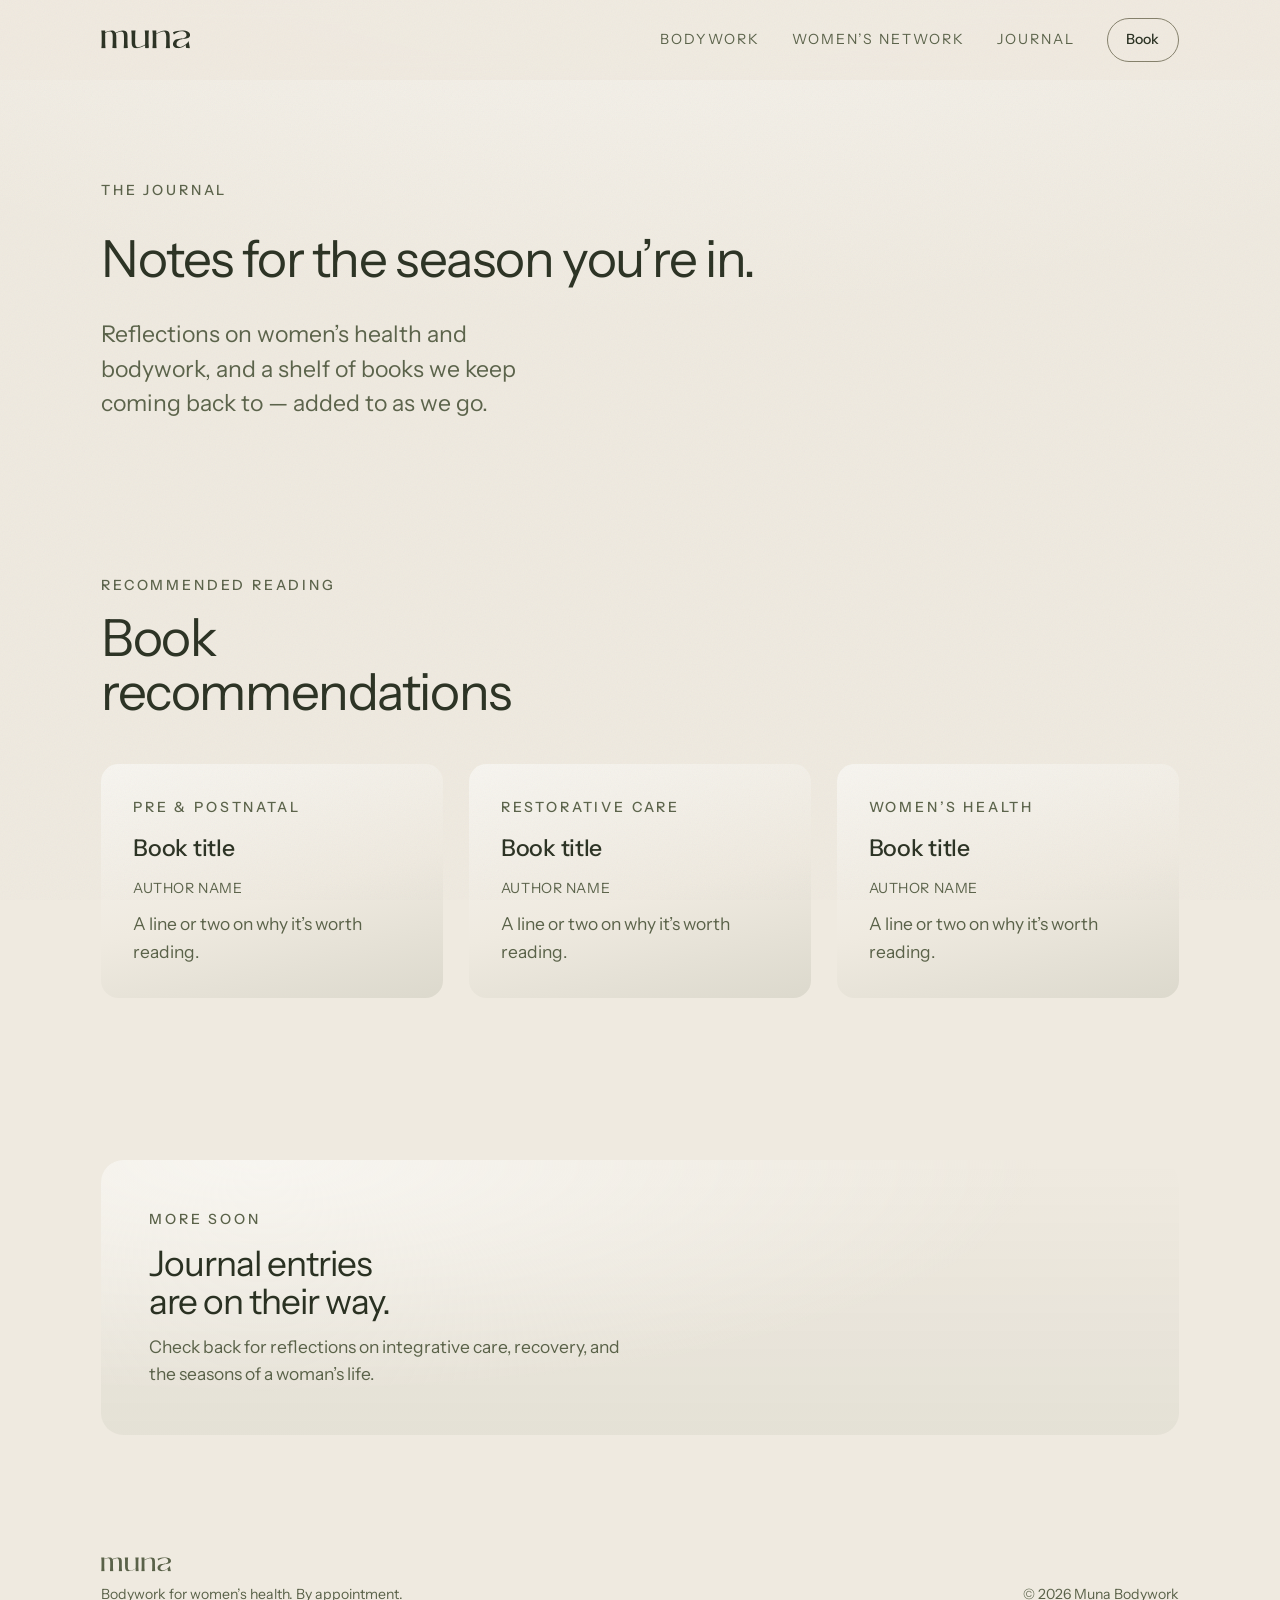
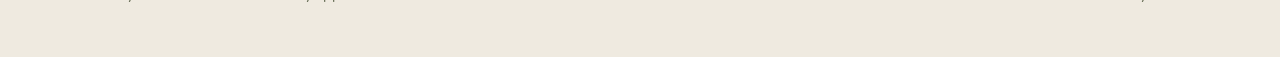
==== journal.html @ 372b8ff2 "Add files via upload" ====
<!doctype html>
<html lang="en">
<head>
<meta charset="utf-8">
<meta name="viewport" content="width=device-width, initial-scale=1">
<title>Journal — Muna Bodywork</title>
<link rel="preconnect" href="https://fonts.gstatic.com" crossorigin>
<link rel="stylesheet" href="https://fonts.googleapis.com/css2?family=Instrument+Sans:ital,wght@0,400..700;1,400..700&display=swap">

<link rel="stylesheet" href="styles.css">
</head>
<body>

<!-- ─── hand-drawn marks + wordmark ────────────────────────────── -->
<svg class="sprite" aria-hidden="true" focusable="false">
  <symbol id="wordmark" viewBox="0 0 251 52">
    <path d="M5.89104 1.4829C4.15499 1.50421 2.4235 1.52547 0.685059 1.47865C1.86527 7.88903 1.83764 13.9344 1.80875 20.2538C1.80184 21.7659 1.79485 23.2936 1.80433 24.8459C1.84168 30.9662 1.82028 37.0102 1.62845 43.1281C1.54824 45.6862 0.862501 48.8427 0.804733 50.8455C0.955751 50.707 1.37991 50.4239 1.56661 50.4409C2.16295 50.4947 3.41602 50.4586 4.87718 50.4164C7.94734 50.3277 11.9361 50.2125 12.6818 50.8503C12.6042 49.9793 12.4907 49.109 12.3913 48.2384C11.5424 40.8088 11.6244 33.2863 11.7063 25.7759C11.7478 21.9715 11.7892 18.1701 11.7095 14.3855C11.6666 12.3443 11.6758 10.0962 11.7827 8.06757C12.4173 7.81596 13.0944 7.53236 13.8023 7.23585C20.1103 4.5937 28.8656 0.926495 31.7876 9.74041C32.9026 13.6047 32.8297 17.9123 32.7591 22.0934C32.7325 23.6588 32.7064 25.2065 32.7429 26.7065C32.9411 34.8329 32.7795 42.6231 31.8007 50.6647C33.0263 50.2903 41.4533 50.387 43.1149 50.4149C43.2876 50.5424 43.5291 50.7071 43.6689 50.8616C42.6995 42.3862 42.7383 36.5569 42.8231 28.035C42.8304 27.3035 42.8407 26.5709 42.851 25.8379C42.9313 20.1225 43.012 14.379 41.6677 8.85658C43.2867 8.3342 46.0268 6.90249 47.6667 6.23015C64.3496 -0.609776 64.3719 11.0816 64.3943 22.8672C64.396 23.7184 64.3975 24.5702 64.4055 25.4156C64.4858 34.0044 64.3283 41.3959 63.5208 49.9586C63.6928 50.1715 63.761 50.3586 64.037 50.3802C65.2501 50.4748 74.823 50.6015 75.1948 50.2717C74.0871 43.2102 74.1177 36.2986 74.1487 29.3297C74.1573 27.4029 74.1659 25.4718 74.1504 23.5319C74.1437 22.6887 74.1588 21.7686 74.1746 20.7992C74.2734 14.7927 74.4031 6.89215 69.564 3.65053C61.7206 -1.60362 48.5193 4.00487 41.0689 7.43719C35.628 -2.79852 21.6507 2.53867 13.1032 5.80245C12.6286 5.98366 12.1708 6.15847 11.7322 6.32386L11.696 1.50444C9.74499 1.43559 7.81516 1.45927 5.89104 1.4829Z" fill="currentColor"/>
    <path d="M134.387 1.48731C130.343 1.43411 126.297 1.44677 122.253 1.52525C123.221 4.19058 123.372 9.61429 123.518 12.5337C123.659 15.3331 123.918 39.6972 123.439 40.729C122.822 42.0613 111.746 46.5651 109.693 47.2527C106.879 48.1955 103.381 48.9413 100.598 47.5335C98.5761 46.5108 97.357 44.5206 96.6728 42.4159C95.4522 38.6569 95.5978 32.7186 95.7184 27.7976C95.7511 26.4525 95.7823 25.1835 95.783 24.0557C95.7838 22.876 95.776 21.6938 95.7682 20.5106C95.7464 17.1642 95.7239 13.8091 95.9014 10.4769C96.0602 7.47856 96.412 4.49674 96.7358 1.513C94.2293 1.45814 91.7943 1.47089 89.35 1.4837C87.8383 1.49162 86.3219 1.49956 84.7837 1.49151C85.9778 8.00996 85.9155 14.6567 85.8533 21.2928C85.8284 23.9254 85.8034 26.5564 85.8572 29.177C85.8852 30.17 85.8813 31.2355 85.8774 32.3424C85.854 38.2744 85.826 45.3937 90.7792 48.8895C94.4823 51.5027 100.142 51.1031 104.334 50.2938C110.799 49.0459 116.932 46.0399 122.817 43.1616C123.081 43.0324 123.338 42.9017 123.615 42.7942C123.611 43.4539 123.622 44.3131 123.634 45.2362C123.658 47.1361 123.686 49.3064 123.602 50.5626C123.959 50.3244 125.779 50.3717 127.831 50.425C130.396 50.4916 133.322 50.5676 134.199 50.106C133.18 40.7331 133.085 31.911 133.26 22.4939C133.287 21.0394 133.288 19.4978 133.29 17.9101C133.294 12.4138 133.298 6.36736 134.387 1.48731Z" fill="currentColor"/>
    <path d="M148.36 1.47183C146.891 1.48606 145.421 1.5003 143.944 1.49202C145.121 7.87506 145.082 15.0209 145.046 21.7497C145.039 23.0435 145.032 24.3219 145.033 25.5764C145.035 26.7982 145.042 28.0172 145.049 29.2339C145.092 36.4768 145.134 43.6372 144.021 50.8295C144.854 50.2 154.936 50.1603 155.914 50.852C155.605 48.1165 155.135 44.9219 155.056 42.195C154.886 36.3324 154.913 30.4538 154.94 24.5781C154.956 21.142 154.972 17.7068 154.948 14.2764L154.948 14.1437C154.943 13.2623 154.937 12.1864 155.034 11.3385C175.912 0.661985 184.096 -0.800762 182.758 26.5772C182.634 29.1113 182.658 31.7225 182.682 34.3628C182.732 39.8856 182.783 45.5363 181.488 50.8777C182.25 50.207 184.917 50.3118 187.562 50.4157C190.075 50.5144 192.569 50.6123 193.388 50.0431C192.342 42.9626 192.382 36.1442 192.422 29.2339C192.433 27.4327 192.443 25.6252 192.434 23.8052C192.43 23.053 192.443 22.2254 192.456 21.3464C192.545 15.2831 192.671 6.77279 187.865 3.66364C178.72 -2.25308 163.589 5.3095 155.229 9.488L154.974 9.61525C154.969 8.78732 154.959 7.94428 154.949 7.09591C154.927 5.21545 154.905 3.30888 154.934 1.48236C152.728 1.42954 150.545 1.45068 148.36 1.47183Z" fill="currentColor"/>
    <path d="M213.321 2.92197C209.031 3.72263 205.509 5.13198 201.573 6.56528C202.461 8.4387 203.441 10.4357 204.256 12.3302C211.292 6.5508 219.618 2.35074 228.964 3.40321C235.16 4.10099 240.226 8.28648 239.678 15.1134C239.505 17.2686 238.329 19.2209 236.65 20.5526C227.501 27.4739 213.257 21.2166 204.804 30.6645C203.051 32.5935 201.945 35.029 201.646 37.6254C200.739 45.8555 207.541 50.1191 214.769 50.7935C223.554 51.6133 230.648 47.6188 237.312 42.2912C237.624 43.7199 238.397 50.2895 238.961 50.7254C239.704 50.2309 241.438 50.3333 243.288 50.4426C245.59 50.5786 248.073 50.7252 249.057 49.7475C247.921 45.6484 246.131 35.5291 245.847 31.1302C240.103 39.8251 225.979 52.1096 214.795 45.5439C210.678 43.1268 210.975 36.3148 213.339 32.7676C216.316 28.3449 222.154 26.6269 227.074 25.6637C233.773 24.1639 243.909 25.0106 248.307 18.9536C249.657 17.0949 249.84 14.374 249.43 12.2066C248.874 9.26929 247.434 6.94389 244.843 5.31051C236.641 0.141611 222.542 1.20094 213.321 2.92197Z" fill="currentColor"/>
    <path d="M75.2245 50.7189L75.1951 50.2721C74.8233 50.6019 65.2503 50.4753 64.0372 50.3806C63.7613 50.359 63.6931 50.1719 63.5211 49.959L63.3359 50.5884C63.4128 50.6821 63.5278 50.8687 63.6284 50.874C65.3139 50.9625 74.4914 51.2835 75.2245 50.7189Z" fill="currentColor"/>
    <path d="M193.436 50.334C193.423 50.2622 193.405 50.1697 193.388 50.043C192.569 50.6122 190.076 50.5142 187.562 50.4155C184.917 50.3116 182.25 50.2069 181.488 50.8776C182.418 51.0662 192.366 51.0099 193.287 50.8723C193.483 50.5811 193.482 50.578 193.436 50.334Z" fill="currentColor"/>
    <path d="M43.115 50.4148C41.4533 50.3869 33.0264 50.2902 31.8008 50.6647C32.4442 51.0912 42.3046 51.149 43.3915 50.9283C43.4848 50.9093 43.5773 50.8871 43.6689 50.8615C43.5291 50.707 43.2877 50.5424 43.115 50.4148Z" fill="currentColor"/>
    <path d="M1.56657 50.44C1.37986 50.4231 0.955705 50.7062 0.804688 50.8447C2.38684 51.0253 11.2789 51.098 12.6818 50.8495C11.9361 50.2117 7.94729 50.3269 4.87714 50.4155C3.41598 50.4577 2.1629 50.4939 1.56657 50.44Z" fill="currentColor"/>
    <path d="M155.913 50.8524C154.936 50.1608 144.854 50.2004 144.021 50.83C145.34 51.0567 154.755 51.0762 155.913 50.8524Z" fill="currentColor"/>
    <path d="M134.271 50.5755L134.199 50.1055C133.322 50.5671 130.395 50.491 127.831 50.4245C125.779 50.3712 123.959 50.3239 123.602 50.5621C124.086 51.2612 133.586 51.2168 134.271 50.5755Z" fill="currentColor"/>
    <path d="M249.152 50.0869C249.125 49.9974 249.092 49.8885 249.057 49.748C248.073 50.7258 245.59 50.5791 243.288 50.4432C241.437 50.3339 239.704 50.2314 238.96 50.7259C239.677 51.1532 247.844 51.0567 249.061 50.8402C249.27 50.4766 249.246 50.3981 249.152 50.0869Z" fill="currentColor"/>
  </symbol>






  <symbol id="m-dot" viewBox="0 0 100 100">
    <path d="M50 18c22-2 36 13 33 33-3 21-22 33-40 28C24 74 14 55 20 38c5-13 17-19 30-20Z" fill="currentColor"/>
  </symbol>

  <symbol id="m-arrow" viewBox="0 0 60 40">
    <g fill="none" stroke="currentColor" stroke-width="3" stroke-linecap="round">
      <path d="M56 8C42 6 22 10 8 24"/>
      <path d="M6 10c1 6 1 11 2 15"/>
      <path d="M22 30c-6-3-11-5-14-6"/>
    </g>
  </symbol>
</svg>

<!-- ─── masthead ───────────────────────────────────────────────── -->
<header class="masthead" id="top">
  <div class="shell">
    <a class="wordmark-link" href="index.html#top" aria-label="Muna Bodywork — back to top">
      <svg class="wordmark" viewBox="0 0 251 52" role="img" aria-label="muna"><use href="#wordmark"></use></svg>
    </a>
    <nav aria-label="Sections">
      <a class="navlink" href="index.html#services">Bodywork</a>
      <a class="navlink" href="index.html#network">Women&rsquo;s Network</a>
      <a class="navlink" href="journal.html" aria-current="page">Journal</a>
      <a class="btn btn-ghost" href="index.html#book">Book</a>
    </nav>
  </div>
</header>

<main>
  <!-- ─── journal intro ────────────────────────────────────────── -->
  <section class="hero">
    <div class="shell">
      <div class="hero-inner">
        <p class="eyebrow reveal">The journal</p>
        <h1 class="display rise" style="--d: 60ms; font-size: var(--step-3)">
          Notes for the season you&rsquo;re in.
        </h1>
        <p class="lede rise" style="--d: 340ms">
          Reflections on women&rsquo;s health and bodywork, and a shelf of
          books we keep coming back to &mdash; added to as we go.
        </p>
      </div>
    </div>
  </section>

  <!-- ─── book recommendations ────────────────────────────────── -->
  <section class="band" id="books" aria-labelledby="books-h">
    <div class="shell">
      <div class="band-head">
        <p class="eyebrow reveal">Recommended reading</p>
        <h2 class="display reveal" id="books-h">Book recommendations</h2>
      </div>

      <div class="book-grid reveal">
        <!-- Replace title / author / blurb for each pick below. Duplicate
             the .book-card block to add more. -->
        <article class="book-card">
          <p class="eyebrow">Pre &amp; postnatal</p>
          <h3>Book title</h3>
          <p class="author">Author name</p>
          <p>A line or two on why it&rsquo;s worth reading.</p>
        </article>
        <article class="book-card">
          <p class="eyebrow">Restorative care</p>
          <h3>Book title</h3>
          <p class="author">Author name</p>
          <p>A line or two on why it&rsquo;s worth reading.</p>
        </article>
        <article class="book-card">
          <p class="eyebrow">Women&rsquo;s health</p>
          <h3>Book title</h3>
          <p class="author">Author name</p>
          <p>A line or two on why it&rsquo;s worth reading.</p>
        </article>
      </div>
    </div>
  </section>

  <!-- ─── entries (coming soon) ───────────────────────────────── -->
  <section class="band has-margin" aria-labelledby="entries-h">
    <div class="shell">
      <div class="soft-panel reveal">
        <div class="band-head" style="margin-bottom: 0">
          <p class="eyebrow">More soon</p>
          <h2 class="display" id="entries-h" style="font-size: var(--step-2)">Journal entries are on their way.</h2>
          <p class="lede" style="font-size: var(--step-0)">
            Check back for reflections on integrative care, recovery, and
            the seasons of a woman&rsquo;s life.
          </p>
        </div>
      </div>
    </div>
  </section>
</main>

<footer class="foot">
  <div class="shell">
    <div>
      <svg class="wordmark" viewBox="0 0 251 52" role="img" aria-label="muna"><use href="#wordmark"></use></svg>
      <p style="margin-top: 0.7rem">Bodywork for women&rsquo;s health. By appointment.</p>
    </div>
    <p>&copy; <span id="yr">2026</span> Muna Bodywork</p>
  </div>
</footer>

<script>
  // Load sequence: the hero rises in staggered steps.
  requestAnimationFrame(function () {
    document.documentElement.classList.add("ready");
  });

  document.getElementById("yr").textContent = new Date().getFullYear();

  // Scroll reveals. Wobbly rules get a second flag so their paths draw
  // rather than just fading in.
  var reduce = window.matchMedia("(prefers-reduced-motion: reduce)").matches;
  var targets = document.querySelectorAll(".reveal");

  if (reduce || !("IntersectionObserver" in window)) {
    targets.forEach(function (el) {
      el.dataset.seen = "true";
      if (el.classList.contains("rule")) el.dataset.drawn = "true";
    });
  } else {
    var io = new IntersectionObserver(function (entries) {
      entries.forEach(function (entry) {
        if (!entry.isIntersecting) return;
        var el = entry.target;
        el.dataset.seen = "true";
        if (el.classList.contains("rule")) el.dataset.drawn = "true";
        io.unobserve(el);
      });
    }, { rootMargin: "0px 0px -12% 0px", threshold: 0.15 });

    targets.forEach(function (el) { io.observe(el); });
  }

  // Hairline under the masthead only once the page has moved.
  var masthead = document.querySelector(".masthead");
  var onScroll = function () {
    masthead.dataset.stuck = window.scrollY > 12 ? "true" : "false";
  };
  onScroll();
  window.addEventListener("scroll", onScroll, { passive: true });
</script>
</body>
</html>
---- styles.css ----
/* ─────────────────────────────────────────────────────────────
     Muna Bodywork — tokens
     Single-theme. Every colour resolves from this block, and the two
     panel classes below redefine the same token NAMES — so a component
     inverts automatically on a coloured band without any component CSS
     knowing which surface it is sitting on.
     ───────────────────────────────────────────────────────────── */
  :root {
    /* Near-monochromatic: bone paper and olive, every value within
       ~10deg of hue 122. Emphasis is carried by ITALIC and by large
       fields of olive, never by a contrasting accent hue.
       Green dominates by AREA rather than saturation — the two coloured
       bands and the primary button are all the olive, so it is the
       loudest thing on the page without a single bright pop. */
    --paper:       #EFEAE0;   /* warm bone */
    --paper-glow:  #F7F5F0;   /* cooler lift behind the masthead */
    --olive:       #4F5A3E;   /* the mid band + primary button — 6.11:1 */
    --forest:      #2A3122;   /* deepest band, and ink on paper */
    --olive-mid:   #576144;   /* marks on paper        — 5.48:1 */
    --olive-pale:  #B9C49A;   /* marks on the bands    — 3.99 / 7.32:1 */

    /* Surface-relative. Ratios are worst-case across the two bone tones
       the page actually paints — the base and the masthead glow. The
       panel classes redefine every one of these. */
    --surface:     var(--paper);
    --ink:         var(--forest);   /* 11.22:1 */
    --ink-2:       #5A6249;         /*  5.34:1 */
    --rule:        #B5AF9B;         /*  1.83:1 — decorative divider */
    --rule-strong: #847F6A;         /*  3.35:1 — ghost button border */
    --mark:        var(--olive-mid);
    --btn-bg:      var(--olive);
    --btn-fg:      var(--paper);    /*  6.11:1 label on the button */
    --grain:       0.05;

    /* floor raised from 0.78rem: 12.5px was too small for the sentences
       in the booking steps once they were the same face as everything */
    --step--1: clamp(0.82rem, 0.8rem + 0.1vw, 0.88rem);
    --step-0:  clamp(1rem, 0.97rem + 0.16vw, 1.09rem);
    --step-1:  clamp(1.2rem, 1.12rem + 0.4vw, 1.45rem);
    --step-2:  clamp(1.6rem, 1.4rem + 1vw, 2.3rem);
    /* sized for a grotesque: its large x-height means it reads bigger
       than a high-contrast serif would at the same font-size */
    --step-3:  clamp(2rem, 1.55rem + 2.1vw, 3.2rem);
    --step-4:  clamp(2.6rem, 1.5rem + 5.2vw, 5.6rem);

    --gutter: clamp(1.35rem, 4vw, 5rem);
    --shell: 1180px;
    --measure: 34rem;

    /* Single-theme by intent: the page paints every colour explicitly
       and ignores the viewer's light/dark preference. */
    color-scheme: light;
  }

  /* ── coloured bands ───────────────────────────────────────────
     Both are dark enough that bone body copy clears 4.5:1. The
     reference board's lighter olive sits at L* 49, where small bone
     text would reach only 3.82:1 — fine on a mood board, not on a
     page someone has to read. */
  .panel-olive {
    --surface:     var(--olive);
    --ink:         var(--paper);    /*  6.11:1 */
    --ink-2:       #DCD8C8;         /*  5.13:1 */
    --rule:        #78855E;         /*  1.86:1 */
    --rule-strong: #A8B18C;         /*  3.26:1 */
    --mark:        var(--olive-pale);
    --btn-bg:      var(--paper);
    --btn-fg:      var(--olive);    /*  6.11:1 */
    background: var(--surface);
    /* MUST be re-declared, not just re-tokenised: `color` inherits as a
       COMPUTED value, so without this line the forest ink resolved back at
       `body` cascades into the band and headings land at 1.84:1. */
    color: var(--ink);
  }

  .panel-deep {
    --surface:     var(--forest);
    --ink:         var(--paper);    /* 11.22:1 */
    --ink-2:       #DCD8C8;         /*  9.42:1 */
    --rule:        #4C5740;         /*  1.76:1 */
    --rule-strong: #78855E;         /*  3.41:1 */
    --mark:        var(--olive-pale);
    --btn-bg:      var(--paper);
    --btn-fg:      var(--forest);   /* 11.22:1 */
    background: var(--surface);
    /* same as above — and worse here: forest ink on the forest band is
       1.00:1, which is what made "Come as you are." invisible. */
    color: var(--ink);
  }

  /* ── base ──────────────────────────────────────────────────── */
  *, *::before, *::after { box-sizing: border-box; }

  body {
    margin: 0;
    /* a faint warm lift behind the masthead keeps the deep ground from
       reading as flat black */
    background-color: var(--paper);
    background-image: radial-gradient(150% 100% at 50% -20%, var(--paper-glow) 0%, transparent 55%);
    background-repeat: no-repeat;
    background-attachment: fixed;
    color: var(--ink);
    font-family: "Instrument Sans", ui-sans-serif, system-ui, sans-serif;
    font-size: var(--step-0);
    line-height: 1.62;
    -webkit-font-smoothing: antialiased;
    /* clip, not hidden: `hidden` would make body a scroll container and
       break the sticky masthead. */
    overflow-x: clip;
  }

  /* paper tooth over the whole page */
  body::after {
    content: "";
    position: fixed;
    inset: 0;
    z-index: 90;
    pointer-events: none;
    opacity: var(--grain);
    background-image: url("data:image/svg+xml,%3Csvg xmlns='http://www.w3.org/2000/svg' width='180' height='180'%3E%3Cfilter id='n'%3E%3CfeTurbulence type='fractalNoise' baseFrequency='0.85' numOctaves='4' stitchTiles='stitch'/%3E%3C/filter%3E%3Crect width='180' height='180' filter='url(%23n)'/%3E%3C/svg%3E");
  }

  h1, h2, h3, blockquote, p, figure { margin: 0; }
  ul { margin: 0; padding: 0; list-style: none; }
  a { color: inherit; }

  /* the ring is drawn in the current surface's ink, so it works on all
     three surfaces without an override: 11.22:1 on paper, 6.11:1 on the
     olive band, 11.22:1 on the deep band */
  :focus-visible {
    outline: 2px solid var(--ink);
    outline-offset: 4px;
    border-radius: 2px;
  }

  .sprite { position: absolute; width: 0; height: 0; overflow: hidden; }

  /* ── type roles ────────────────────────────────────────────────
     ONE family for the whole page. No rule below this point declares a
     font-family — everything inherits Instrument Sans from `body`, so
     there is no second face to fall out of sync. With no typeface
     contrast to lean on, hierarchy is built from four levers only:
     size, weight (400/500/600 of a 400–700 variable range), tracking,
     and colour. Tracking does most of the work — it opens up as type
     gets smaller and tightens as it gets larger. */
  .display {
    font-weight: 400;
    line-height: 1.06;
    /* a grotesque at display size needs real negative tracking; at 400
       the loose default would read as unset rather than deliberate */
    letter-spacing: -0.028em;
    text-wrap: balance;
  }

  /* Italic alone, no colour shift — same as the reference board, which
     emphasises inside a sentence without ever changing its colour. */
  .display em { font-style: italic; }

  .eyebrow {
    font-size: var(--step--1);
    text-transform: uppercase;
    letter-spacing: 0.2em;
    font-weight: 500;
    color: var(--ink-2);
  }

  /* Marginalia: italic, one step under body, in the secondary ink. In a
     single-family page these three signals together are what keep an
     aside from reading as body copy. */
  .aside {
    font-style: italic;
    font-size: 0.98rem;
    line-height: 1.4;
    color: var(--ink-2);
  }

  .lede {
    font-size: var(--step-1);
    line-height: 1.5;
    color: var(--ink-2);
    max-width: 30rem;
  }

  .lede em {
    font-weight: 500;
    font-style: italic;
    color: var(--ink);
  }

  /* ── shell + the live right margin ─────────────────────────── */
  .shell {
    width: min(var(--shell), 100%);
    margin-inline: auto;
    padding-inline: var(--gutter);
  }

  /* Marginalia lives in the right gutter, like notes on a journal
     page. It only exists where there is actually margin to spare. */
  .margin-note { display: none; }

  @media (min-width: 62rem) {
    /* positioned against the shell's content edge, not the viewport */
    .has-margin > .shell { position: relative; }

    .margin-note {
      display: flex;
      gap: 0.5rem;
      align-items: flex-start;
      position: absolute;
      right: var(--gutter);
      width: 12.5rem;
    }
    .margin-note svg { flex: none; color: var(--mark); margin-top: 0.45rem; }
  }

  /* ── buttons ───────────────────────────────────────────────── */
  .btn {
    display: inline-flex;
    align-items: center;
    gap: 0.6rem;
    font: inherit;
    font-weight: 500;
    text-decoration: none;
    padding: 0.85rem 1.5rem;
    border-radius: 999px;
    border: 1px solid transparent;
    transition: transform 200ms ease, background-color 200ms ease, border-color 200ms ease, color 200ms ease;
  }

  .btn-primary {
    background: var(--btn-bg);
    color: var(--btn-fg);
    /* hand-cut, not a pill: each corner slightly different */
    border-radius: 42% 58% 55% 45% / 52% 48% 52% 48%;
    padding: 0.95rem 1.9rem;
  }

  .btn-primary:hover { transform: translateY(-2px) rotate(-0.8deg); }

  .btn-ghost {
    border-color: var(--rule-strong);
    color: var(--ink);
  }

  /* stays neutral: green is the primary button's signature, and two
     green buttons would flatten the hierarchy */
  .btn-ghost:hover { border-color: var(--ink-2); color: var(--ink); }

  .btn-row {
    display: flex;
    flex-wrap: wrap;
    align-items: center;
    gap: 0.9rem;
  }

  /* ── masthead ──────────────────────────────────────────────── */
  .masthead {
    position: sticky;
    top: 0;
    z-index: 80;
    background: var(--surface);
    background: color-mix(in oklab, var(--surface) 88%, transparent);
    backdrop-filter: blur(10px);
    border-bottom: 1px solid transparent;
    transition: border-color 300ms ease;
  }

  .masthead[data-stuck="true"] { border-bottom-color: var(--rule); }

  .masthead > .shell {
    display: flex;
    align-items: center;
    justify-content: space-between;
    gap: 1rem;
    padding-block: 1.1rem;
  }

  .wordmark {
    display: block;
    width: 5.6rem;
    height: auto;
    color: var(--ink);
  }

  .masthead a.wordmark-link { display: block; line-height: 0; }

  .masthead nav {
    display: flex;
    align-items: center;
    gap: clamp(1rem, 2.5vw, 2.2rem);
  }

  .navlink {
    font-size: var(--step--1);
    text-transform: uppercase;
    letter-spacing: 0.14em;
    text-decoration: none;
    color: var(--ink-2);
    transition: color 180ms ease;
  }

  .navlink:hover { color: var(--ink); }

  @media (max-width: 46rem) { .navlink { display: none; } }

  .masthead .btn { padding: 0.6rem 1.15rem; font-size: var(--step--1); }

  /* ── hero ──────────────────────────────────────────────────── */
  .hero {
    padding-block: clamp(4rem, 11vh, 8.5rem) clamp(3.5rem, 8vh, 6rem);
  }

  .hero-inner {
    display: flex;
    flex-direction: column;
    gap: 1.9rem;
    max-width: 46rem;
  }

  .hero h1 {
    font-size: var(--step-4);
  }

  /* ── wobbly rules ──────────────────────────────────────────── */
  .rule {
    display: block;
    width: 100%;
    height: 12px;
    color: var(--rule);
    overflow: visible;
  }

  .rule path {
    stroke-dasharray: 1250;
    stroke-dashoffset: 1250;
    transition: stroke-dashoffset 1400ms cubic-bezier(0.2, 0.7, 0.2, 1);
  }

  .rule[data-drawn="true"] path { stroke-dashoffset: 0; }

  /* ── sections ──────────────────────────────────────────────── */
  .band { padding-block: clamp(3.5rem, 9vh, 7rem); }

  .band-head {
    display: flex;
    flex-direction: column;
    gap: 0.9rem;
    margin-bottom: clamp(2rem, 5vh, 3.2rem);
  }

  .band-head h2 { font-size: var(--step-3); max-width: 26rem; }

  /* ── mission: single column, editorial ─────────────────────── */
  .prose {
    display: flex;
    flex-direction: column;
    gap: 1.4rem;
    max-width: var(--measure);
  }

  .prose p { color: var(--ink-2); }
  .prose p strong { color: var(--ink); font-weight: 600; }

  .pull {
    font-weight: 400;
    font-style: italic;
    font-size: var(--step-2);
    line-height: 1.3;
    letter-spacing: -0.015em;
    color: var(--ink);
    border-left: 2px solid var(--mark);
    padding-left: 1.2rem;
    margin-block: 0.6rem;
  }

  /* ── service index ─────────────────────────────────────────── */
  .index { border-top: 1px solid var(--rule); }

  .index li { border-bottom: 1px solid var(--rule); }

  .index a {
    display: grid;
    grid-template-columns: minmax(0, 1fr);
    gap: 0.3rem 2.5rem;
    padding-block: clamp(1.4rem, 3vw, 2rem);
    text-decoration: none;
    transition: color 200ms ease;
  }

  @media (min-width: 48rem) {
    .index a { grid-template-columns: minmax(0, 19rem) minmax(0, 1fr) auto; align-items: baseline; }
  }

  .index h3 {
    font-weight: 500;
    font-size: var(--step-2);
    line-height: 1.15;
    letter-spacing: -0.018em;
    transition: color 200ms ease;
  }

  .index .relief { color: var(--ink-2); max-width: 30rem; }

  .index .duration {
    font-size: var(--step--1);
    letter-spacing: 0.1em;
    text-transform: uppercase;
    color: var(--ink-2);
    font-variant-numeric: tabular-nums;
    white-space: nowrap;
  }

  .index a:hover h3 { color: var(--mark); }

  /* ── care circle ───────────────────────────────────────────── */
  .circle-grid {
    display: grid;
    gap: clamp(1.8rem, 5vw, 4rem);
  }

  @media (min-width: 54rem) {
    .circle-grid { grid-template-columns: minmax(0, 1fr) minmax(0, 1fr); align-items: start; }
  }

  /* ── women's network accordion ───────────────────────────────
     Native <details>/<summary> — no JS needed. Each category expands
     to a short panel where recommended providers get linked in later. */
  .network-list {
    display: flex;
    flex-direction: column;
  }

  .network-item {
    border-bottom: 1px solid var(--rule);
  }

  .network-item summary {
    display: flex;
    align-items: center;
    justify-content: space-between;
    gap: 0.85rem;
    padding-block: clamp(0.9rem, 2vw, 1.15rem);
    font-size: var(--step-1);
    font-weight: 400;
    letter-spacing: -0.008em;
    color: var(--ink);
    cursor: pointer;
    list-style: none;
    transition: color 200ms ease;
  }

  .network-item summary::-webkit-details-marker { display: none; }

  .network-item summary:hover { color: var(--mark); }

  .network-chevron {
    flex: none;
    width: 0.85rem;
    color: var(--mark);
    transform: rotate(90deg);
    transition: transform 220ms ease;
  }

  .network-item[open] .network-chevron { transform: rotate(-90deg); }

  .network-panel {
    padding-bottom: clamp(0.9rem, 2vw, 1.15rem);
    font-size: var(--step-0);
    color: var(--ink-2);
  }

  .network-provider {
    color: var(--mark);
    text-decoration: underline;
    text-underline-offset: 0.2em;
  }

  /* ── book ──────────────────────────────────────────────────── */
  /* ── booking band: dappled leaf-shadow photograph ─────────────
     The photograph is a light chartreuse green. Bone type straight over
     it measures 1.17:1 at its brightest pixel — unreadable. So it sits
     under an 82% forest scrim, and that alpha was solved against the
     brightest pixel in the WHOLE asset rather than an average, so it
     holds at every crop and every viewport:
         --ink  bone #EFEAE0   6.36:1   (needs 4.5)
         --ink-2     #DCD8C8   5.34:1   (needs 4.5)
         --mark  step dots     4.15:1   (needs 3.0 as graphical objects)
     18% of the photograph reads through — enough for the dapple to
     register as texture while every .panel-deep token stays valid.
     The scrim is mixed from --forest rather than hard-coded, so it
     tracks the token. If color-mix were unsupported the whole
     background-image declaration is dropped and the band falls back to
     flat --forest: the previous design, never bright photo under bone
     type. */
  .book {
    padding-block: clamp(4rem, 12vh, 8rem);
    text-align: left;
    background-image:
      linear-gradient(color-mix(in srgb, var(--forest) 82%, transparent),
                      color-mix(in srgb, var(--forest) 82%, transparent)),
      url("dapple.jpg");
    background-size: cover;
    background-position: center;
    background-repeat: no-repeat;
  }

  .book-inner {
    display: flex;
    flex-direction: column;
    gap: 1.6rem;
    max-width: 40rem;
  }

  .book h2 { font-size: var(--step-4); }

  .book .steps {
    display: flex;
    flex-direction: column;
    gap: 0.7rem;
    padding-top: 0.6rem;
    color: var(--ink-2);
  }

  .book .steps li { display: flex; gap: 0.7rem; }
  .book .steps svg { flex: none; width: 0.9rem; color: var(--mark); margin-top: 0.42rem; }

  /* ── footer ────────────────────────────────────────────────── */
  .foot { padding-block: 2.6rem 3.2rem; }

  .foot > .shell {
    display: flex;
    flex-wrap: wrap;
    gap: 1.6rem 2.5rem;
    align-items: flex-end;
    justify-content: space-between;
  }

  .foot .wordmark { width: 4.4rem; color: var(--ink-2); }

  .foot p { font-size: var(--step--1); color: var(--ink-2); }

  /* ── load sequence ─────────────────────────────────────────── */
  .rise { opacity: 0; transform: translateY(0.7rem); }

  .ready .rise {
    animation: rise 900ms cubic-bezier(0.2, 0.75, 0.2, 1) forwards;
    animation-delay: var(--d, 0ms);
  }

  @keyframes rise {
    to { opacity: 1; transform: none; }
  }

  /* reveal on scroll */
  .reveal { opacity: 0; transform: translateY(1.1rem); transition: opacity 800ms ease, transform 800ms cubic-bezier(0.2, 0.75, 0.2, 1); }
  .reveal[data-seen="true"] { opacity: 1; transform: none; }

  @media (prefers-reduced-motion: reduce) {
    .rise, .ready .rise { opacity: 1; transform: none; animation: none; }
    .reveal { opacity: 1; transform: none; transition: none; }
    .rule path { stroke-dashoffset: 0; transition: none; }
    .btn, .btn-primary:hover { transition: none; transform: none; }
  }

  /* opt-in rather than opt-out: a `*` reset would lose to `html` on
     specificity no matter where it sits in the sheet. */
  @media (prefers-reduced-motion: no-preference) {
    html { scroll-behavior: smooth; }
  }

  /* ── journal: book recommendations ────────────────────────────
     Soft gradient panels, no hard rule borders — this page stays
     flowing rather than tabular. */
  .book-grid {
    display: grid;
    gap: clamp(1.1rem, 3vw, 1.6rem);
  }

  @media (min-width: 40rem) {
    .book-grid { grid-template-columns: repeat(2, minmax(0, 1fr)); }
  }

  @media (min-width: 62rem) {
    .book-grid { grid-template-columns: repeat(3, minmax(0, 1fr)); }
  }

  .book-card {
    display: flex;
    flex-direction: column;
    gap: 0.6rem;
    padding: clamp(1.5rem, 3.5vw, 2rem);
    border-radius: 1.1rem;
    background-image: linear-gradient(165deg, var(--paper-glow) 0%, var(--paper) 55%, color-mix(in srgb, var(--olive) 12%, var(--paper)) 100%);
  }

  .book-card .eyebrow { margin-bottom: 0.1rem; }

  .book-card h3 {
    font-size: var(--step-1);
    font-weight: 500;
    letter-spacing: -0.012em;
    color: var(--ink);
  }

  .book-card .author {
    font-size: var(--step--1);
    letter-spacing: 0.04em;
    text-transform: uppercase;
    color: var(--ink-2);
  }

  .book-card p { color: var(--ink-2); }

  /* soft standalone panel for page intros — no border, just a lift */
  .soft-panel {
    border-radius: 1.4rem;
    padding: clamp(1.8rem, 5vw, 3rem);
    background-image: radial-gradient(120% 140% at 15% 0%, var(--paper-glow) 0%, transparent 60%),
      linear-gradient(180deg, transparent 0%, color-mix(in srgb, var(--olive) 6%, transparent) 100%);
  }
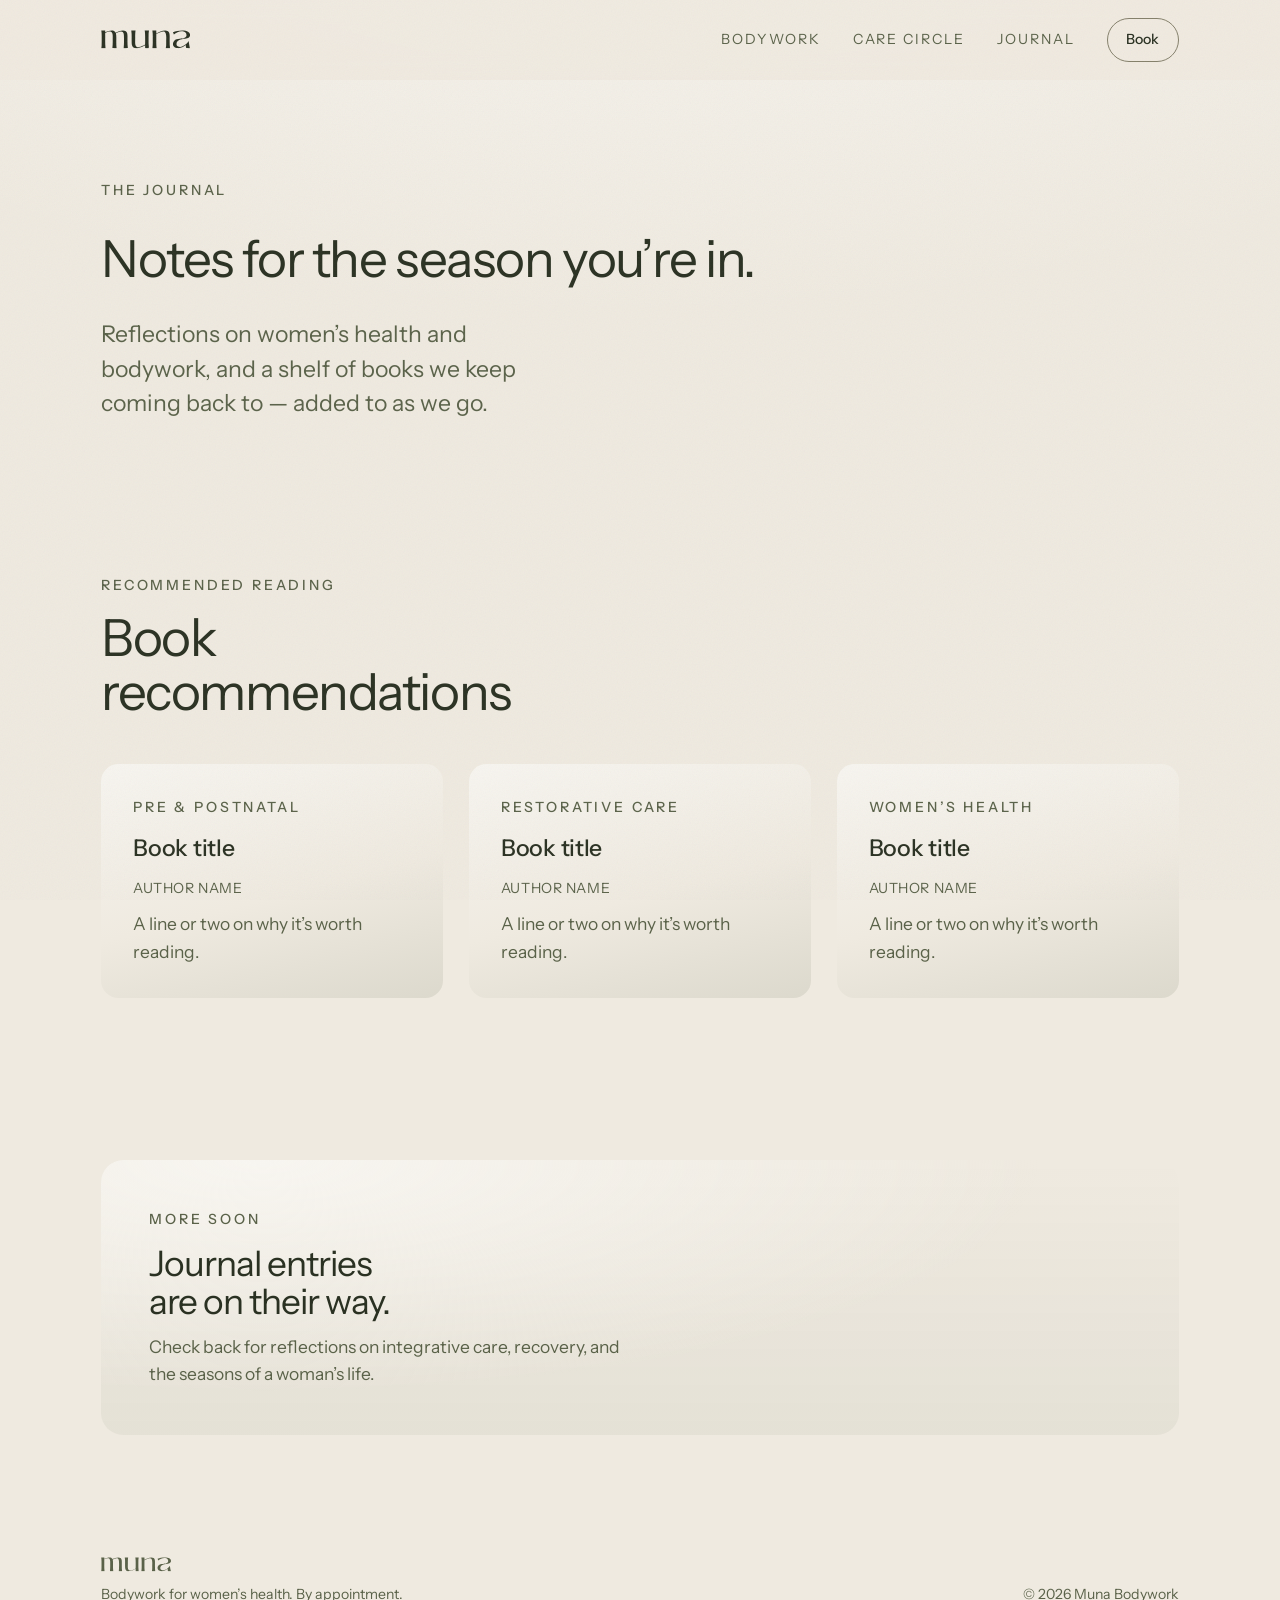
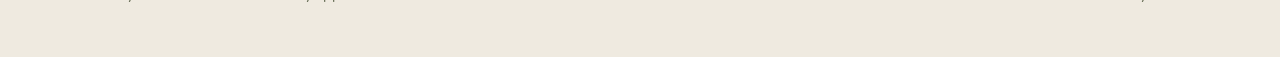
==== commit 82c4e25a: "Add files via upload" ====
--- a/journal.html
+++ b/journal.html
@@ -51,12 +51,23 @@
     <a class="wordmark-link" href="index.html#top" aria-label="Muna Bodywork — back to top">
       <svg class="wordmark" viewBox="0 0 251 52" role="img" aria-label="muna"><use href="#wordmark"></use></svg>
     </a>
-    <nav aria-label="Sections">
+    <nav aria-label="Sections" class="nav-desktop">
       <a class="navlink" href="index.html#services">Bodywork</a>
-      <a class="navlink" href="index.html#network">Women&rsquo;s Network</a>
+      <a class="navlink" href="index.html#network">Care circle</a>
       <a class="navlink" href="journal.html" aria-current="page">Journal</a>
-      <a class="btn btn-ghost" href="index.html#book">Book</a>
+      <a class="btn btn-ghost" href="https://muna.janeapp.com/" target="_blank" rel="noopener">Book</a>
     </nav>
+    <details class="nav-mobile">
+      <summary aria-label="Open menu">
+        <svg viewBox="0 0 24 24" aria-hidden="true"><path d="M3 6h18M3 12h18M3 18h18" fill="none" stroke="currentColor" stroke-width="1.7" stroke-linecap="round"/></svg>
+      </summary>
+      <nav class="nav-mobile-panel" aria-label="Sections">
+        <a class="navlink" href="index.html#services">Bodywork</a>
+        <a class="navlink" href="index.html#network">Care circle</a>
+        <a class="navlink" href="journal.html" aria-current="page">Journal</a>
+        <a class="btn btn-primary" href="https://muna.janeapp.com/" target="_blank" rel="noopener">Book a session</a>
+      </nav>
+    </details>
   </div>
 </header>
 
--- a/styles.css
+++ b/styles.css
@@ -273,6 +273,7 @@
     justify-content: space-between;
     gap: 1rem;
     padding-block: 1.1rem;
+    position: relative;
   }
 
   .wordmark {
@@ -301,9 +302,49 @@
 
   .navlink:hover { color: var(--ink); }
 
-  @media (max-width: 46rem) { .navlink { display: none; } }
+  @media (max-width: 46rem) { .nav-desktop .navlink { display: none; } }
 
   .masthead .btn { padding: 0.6rem 1.15rem; font-size: var(--step--1); }
+
+  /* ── mobile menu ──────────────────────────────────────────────
+     Below 46rem the desktop nav's text links disappear (its Book
+     button stays put) and this hamburger — a plain <details>, same
+     pattern as the Women's Network accordion — takes over. */
+  .nav-mobile { display: none; }
+
+  @media (max-width: 46rem) {
+    .nav-mobile { display: block; }
+  }
+
+  .nav-mobile summary {
+    display: flex;
+    width: 2.4rem;
+    height: 2.4rem;
+    align-items: center;
+    justify-content: center;
+    color: var(--ink);
+    cursor: pointer;
+    list-style: none;
+  }
+
+  .nav-mobile summary::-webkit-details-marker { display: none; }
+  .nav-mobile summary svg { width: 1.5rem; height: 1.5rem; }
+
+  .nav-mobile-panel {
+    position: absolute;
+    top: 100%;
+    left: 0;
+    right: 0;
+    display: flex;
+    flex-direction: column;
+    align-items: flex-start;
+    gap: 1.1rem;
+    padding: 1.3rem var(--gutter) 1.6rem;
+    background: var(--paper);
+    border-bottom: 1px solid var(--rule);
+  }
+
+  .nav-mobile-panel .navlink { display: block; }
 
   /* ── hero ──────────────────────────────────────────────────── */
   .hero {
